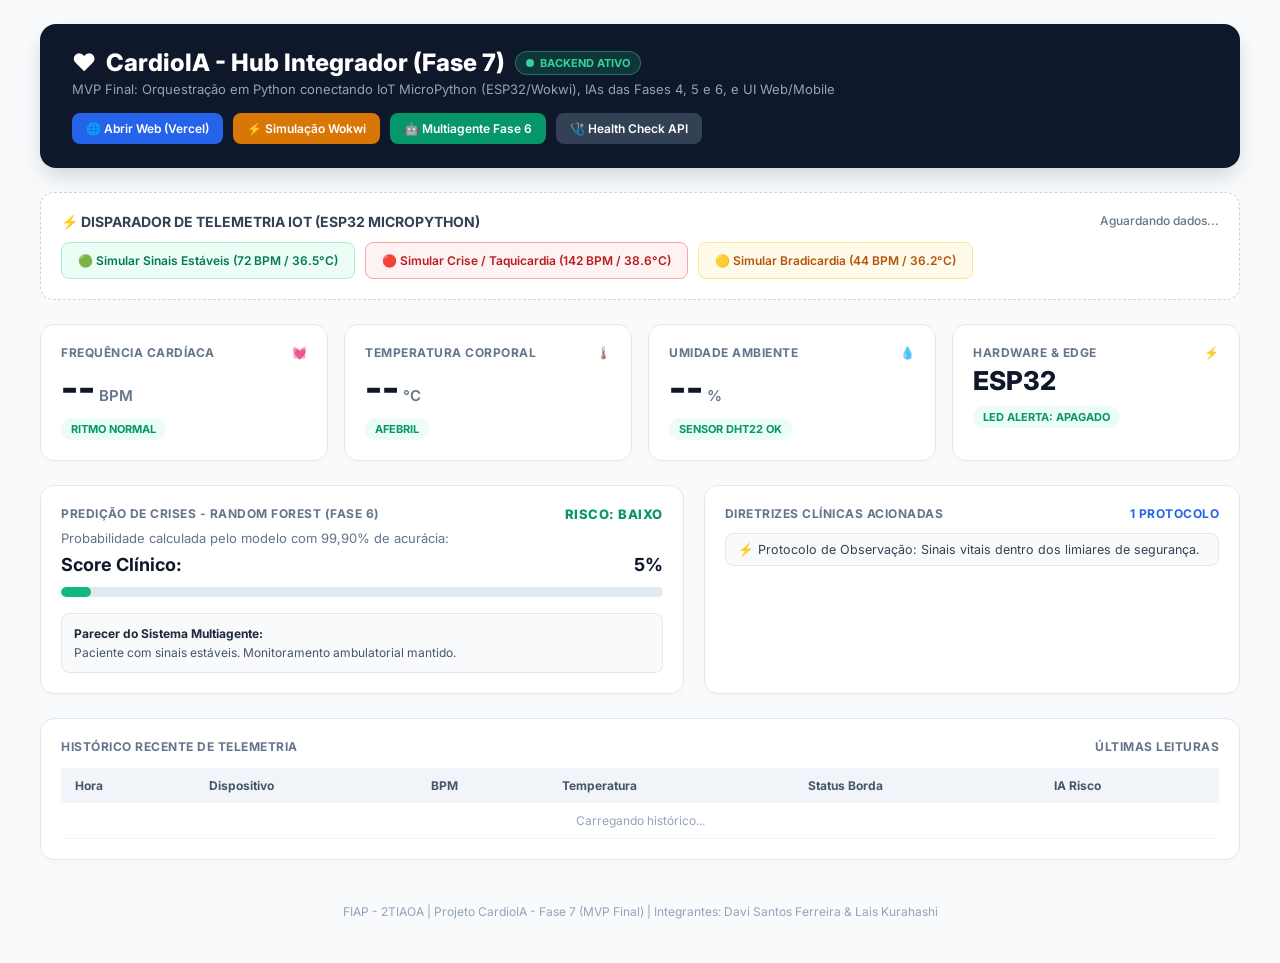
==== templates/fase7_hub.html @ fabdfb0b "FIX: Auto-inicializacao do backend integrador no simulador e interface hub da Fase 7 (Davi Ferreira)" ====
<!DOCTYPE html>
<html lang="pt-BR">
<head>
    <meta charset="UTF-8">
    <meta name="viewport" content="width=device-width, initial-scale=1.0">
    <title>CardioIA - Hub Integrador da Solução (Fase 7)</title>
    <link rel="preconnect" href="https://fonts.googleapis.com">
    <link rel="preconnect" href="https://fonts.gstatic.com" crossorigin>
    <link href="https://fonts.googleapis.com/css2?family=Inter:wght@400;500;600;700;800&family=JetBrains+Mono:wght@500;700&display=swap" rel="stylesheet">
    <style>
        :root {
            --primary: #2563eb;
            --primary-dark: #1d4ed8;
            --bg-page: #f8fafc;
            --card-bg: #ffffff;
            --text-main: #0f172a;
            --text-muted: #64748b;
            --border: #e2e8f0;
            --danger: #ef4444;
            --warning: #f59e0b;
            --success: #10b981;
        }

        * {
            box-sizing: border-box;
            margin: 0;
            padding: 0;
            font-family: 'Inter', -apple-system, BlinkMacSystemFont, sans-serif;
        }

        body {
            background-color: var(--bg-page);
            color: var(--text-main);
            min-height: 100vh;
            padding: 24px;
        }

        .container {
            max-width: 1200px;
            margin: 0 auto;
        }

        header.header {
            background: #0f172a;
            color: #ffffff;
            padding: 24px 32px;
            border-radius: 16px;
            margin-bottom: 24px;
            display: flex;
            justify-content: space-between;
            align-items: center;
            flex-wrap: wrap;
            gap: 16px;
            box-shadow: 0 10px 25px -5px rgba(15, 23, 42, 0.2);
        }

        .header-title h1 {
            font-size: 24px;
            font-weight: 800;
            display: flex;
            align-items: center;
            gap: 10px;
        }

        .header-title p {
            color: #94a3b8;
            font-size: 13px;
            margin-top: 4px;
        }

        .badge-live {
            background: rgba(16, 185, 129, 0.2);
            color: #34d399;
            border: 1px solid rgba(52, 211, 153, 0.4);
            font-size: 11px;
            font-weight: 700;
            padding: 4px 10px;
            border-radius: 999px;
            display: inline-flex;
            align-items: center;
            gap: 6px;
        }

        .badge-dot {
            width: 8px;
            height: 8px;
            background: #34d399;
            border-radius: 50%;
            animation: pulse 1.5s infinite;
        }

        @keyframes pulse {
            0% { transform: scale(0.9); opacity: 0.8; }
            50% { transform: scale(1.3); opacity: 1; }
            100% { transform: scale(0.9); opacity: 0.8; }
        }

        .nav-links {
            display: flex;
            gap: 10px;
            flex-wrap: wrap;
        }

        .btn-link {
            text-decoration: none;
            padding: 8px 14px;
            font-size: 12px;
            font-weight: 600;
            border-radius: 8px;
            transition: all 0.2s ease;
            display: inline-flex;
            align-items: center;
            gap: 6px;
        }

        .btn-link-blue { background: #2563eb; color: #fff; }
        .btn-link-blue:hover { background: #1d4ed8; }
        .btn-link-green { background: #059669; color: #fff; }
        .btn-link-green:hover { background: #047857; }
        .btn-link-amber { background: #d97706; color: #fff; }
        .btn-link-amber:hover { background: #b45309; }
        .btn-link-slate { background: #334155; color: #fff; }
        .btn-link-slate:hover { background: #475569; }

        .grid-telemetry {
            display: grid;
            grid-template-columns: repeat(auto-fit, minmax(240px, 1fr));
            gap: 16px;
            margin-bottom: 24px;
        }

        .card {
            background: var(--card-bg);
            border: 1px solid var(--border);
            border-radius: 14px;
            padding: 20px;
            box-shadow: 0 4px 6px -1px rgba(0, 0, 0, 0.02);
            transition: transform 0.2s, box-shadow 0.2s;
        }

        .card:hover {
            transform: translateY(-2px);
            box-shadow: 0 10px 15px -3px rgba(0, 0, 0, 0.05);
        }

        .card-label {
            font-size: 12px;
            font-weight: 700;
            color: var(--text-muted);
            text-transform: uppercase;
            letter-spacing: 0.5px;
            margin-bottom: 8px;
            display: flex;
            justify-content: space-between;
        }

        .card-value {
            font-size: 38px;
            font-weight: 800;
            color: var(--text-main);
            line-height: 1;
        }

        .card-unit {
            font-size: 15px;
            font-weight: 600;
            color: var(--text-muted);
            margin-left: 4px;
        }

        .card-pill {
            display: inline-flex;
            align-items: center;
            gap: 6px;
            font-size: 11px;
            font-weight: 700;
            padding: 4px 10px;
            border-radius: 999px;
            margin-top: 12px;
        }

        .pill-ok { background: #ecfdf5; color: #059669; }
        .pill-warn { background: #fffbeb; color: #d97706; }
        .pill-danger { background: #fef2f2; color: #dc2626; animation: alert-pulse 1.5s infinite; }

        @keyframes alert-pulse {
            0% { box-shadow: 0 0 0 0 rgba(220, 38, 38, 0.4); }
            70% { box-shadow: 0 0 0 6px rgba(220, 38, 38, 0); }
            100% { box-shadow: 0 0 0 0 rgba(220, 38, 38, 0); }
        }

        .panel-split {
            display: grid;
            grid-template-columns: 1.2fr 1fr;
            gap: 20px;
            margin-bottom: 24px;
        }

        @media (max-width: 900px) {
            .panel-split { grid-template-columns: 1fr; }
        }

        .sim-toolbar {
            background: #ffffff;
            border: 1px dashed #cbd5e1;
            border-radius: 14px;
            padding: 20px;
            margin-bottom: 24px;
        }

        .sim-toolbar h3 {
            font-size: 14px;
            font-weight: 700;
            margin-bottom: 12px;
            color: #334155;
            display: flex;
            justify-content: space-between;
        }

        .sim-buttons {
            display: flex;
            gap: 10px;
            flex-wrap: wrap;
        }

        .btn-action {
            border: none;
            cursor: pointer;
            padding: 10px 16px;
            font-size: 12px;
            font-weight: 600;
            border-radius: 8px;
            transition: all 0.2s;
        }

        .btn-act-normal { background: #ecfdf5; color: #047857; border: 1px solid #a7f3d0; }
        .btn-act-normal:hover { background: #d1fae5; }
        .btn-act-crisis { background: #fef2f2; color: #b91c1c; border: 1px solid #fca5a5; }
        .btn-act-crisis:hover { background: #fee2e2; }
        .btn-act-brady { background: #fffbeb; color: #b45309; border: 1px solid #fde68a; }
        .btn-act-brady:hover { background: #fef3c7; }

        .progress-bar-wrap {
            height: 10px;
            background: #e2e8f0;
            border-radius: 999px;
            overflow: hidden;
            margin: 12px 0 16px 0;
        }

        .progress-bar-fill {
            height: 100%;
            background: #10b981;
            border-radius: 999px;
            transition: width 0.5s ease, background-color 0.5s ease;
        }

        .protocols-box {
            list-style: none;
            display: flex;
            flex-direction: column;
            gap: 8px;
            margin-top: 12px;
        }

        .protocols-box li {
            font-size: 12.5px;
            padding: 8px 12px;
            background: #f8fafc;
            border: 1px solid #e2e8f0;
            border-radius: 8px;
            color: #334155;
            display: flex;
            align-items: center;
            gap: 8px;
        }

        table.history-table {
            width: 100%;
            border-collapse: collapse;
            font-size: 12px;
        }

        table.history-table th {
            text-align: left;
            background: #f1f5f9;
            padding: 10px 14px;
            color: #475569;
            font-weight: 700;
        }

        table.history-table td {
            padding: 10px 14px;
            border-bottom: 1px solid #f1f5f9;
        }

        .footer {
            text-align: center;
            font-size: 12px;
            color: #94a3b8;
            padding: 20px 0;
        }
    </style>
</head>
<body>
    <div class="container">
        <!-- Header -->
        <header class="header">
            <div class="header-title">
                <h1>
                    <span>❤️</span> CardioIA - Hub Integrador (Fase 7)
                    <span class="badge-live"><span class="badge-dot"></span> BACKEND ATIVO</span>
                </h1>
                <p>MVP Final: Orquestração em Python conectando IoT MicroPython (ESP32/Wokwi), IAs das Fases 4, 5 e 6, e UI Web/Mobile</p>
            </div>
            <div class="nav-links">
                <a href="https://fiap-project-cardio-ia-delta.vercel.app" target="_blank" class="btn-link btn-link-blue">🌐 Abrir Web (Vercel)</a>
                <a href="https://wokwi.com/projects/463793755500080129" target="_blank" class="btn-link btn-link-amber">⚡ Simulação Wokwi</a>
                <a href="/fase6" class="btn-link btn-link-green">🤖 Multiagente Fase 6</a>
                <a href="/api/status" class="btn-link btn-link-slate">🩺 Health Check API</a>
            </div>
        </header>

        <!-- Barra de Simulação Rápida -->
        <div class="sim-toolbar">
            <h3>
                <span>⚡ DISPARADOR DE TELEMETRIA IOT (ESP32 MICROPYTHON)</span>
                <span id="last-update" style="font-size: 12px; color: #64748b; font-weight: 500;">Aguardando dados...</span>
            </h3>
            <div class="sim-buttons">
                <button class="btn-action btn-act-normal" onclick="simularTelemetria('normal')">🟢 Simular Sinais Estáveis (72 BPM / 36.5°C)</button>
                <button class="btn-action btn-act-crisis" onclick="simularTelemetria('critico')">🔴 Simular Crise / Taquicardia (142 BPM / 38.6°C)</button>
                <button class="btn-action btn-act-brady" onclick="simularTelemetria('bradicardia')">🟡 Simular Bradicardia (44 BPM / 36.2°C)</button>
            </div>
        </div>

        <!-- Grid de Sinais Vitais -->
        <div class="grid-telemetry">
            <div class="card">
                <div class="card-label"><span>Frequência Cardíaca</span> <span>💓</span></div>
                <div><span class="card-value" id="val-bpm">--</span><span class="card-unit">BPM</span></div>
                <div class="card-pill pill-ok" id="pill-bpm">RITMO NORMAL</div>
            </div>

            <div class="card">
                <div class="card-label"><span>Temperatura Corporal</span> <span>🌡️</span></div>
                <div><span class="card-value" id="val-temp">--</span><span class="card-unit">°C</span></div>
                <div class="card-pill pill-ok" id="pill-temp">AFEBRIL</div>
            </div>

            <div class="card">
                <div class="card-label"><span>Umidade Ambiente</span> <span>💧</span></div>
                <div><span class="card-value" id="val-umid">--</span><span class="card-unit">%</span></div>
                <div class="card-pill pill-ok" id="pill-umid">SENSOR DHT22 OK</div>
            </div>

            <div class="card">
                <div class="card-label"><span>Hardware & Edge</span> <span>⚡</span></div>
                <div><span class="card-value" style="font-size: 26px;" id="val-edge">ESP32</span></div>
                <div class="card-pill pill-ok" id="pill-edge">LED ALERTA: APAGADO</div>
            </div>
        </div>

        <!-- Painel de Predição de Risco & Protocolos -->
        <div class="panel-split">
            <div class="card">
                <div class="card-label">
                    <span>PREDIÇÃO DE CRISES - RANDOM FOREST (FASE 6)</span>
                    <span id="badge-risco-cat" style="font-weight: 800; font-size: 13px; color: #059669;">RISCO: BAIXO</span>
                </div>
                <p style="font-size: 13px; color: #64748b; margin-bottom: 8px;">Probabilidade calculada pelo modelo com 99,90% de acurácia:</p>
                <div style="display: flex; justify-content: space-between; font-weight: 700; font-size: 18px;">
                    <span>Score Clínico:</span>
                    <span id="val-prob">5%</span>
                </div>
                <div class="progress-bar-wrap">
                    <div class="progress-bar-fill" id="progress-prob" style="width: 5%;"></div>
                </div>

                <div style="background: #f8fafc; border: 1px solid #e2e8f0; border-radius: 8px; padding: 12px; margin-top: 12px;">
                    <strong style="font-size: 12px; color: #1e293b; display: block; margin-bottom: 4px;">Parecer do Sistema Multiagente:</strong>
                    <p style="font-size: 12px; color: #475569;" id="val-recom">Paciente com sinais estáveis. Monitoramento ambulatorial mantido.</p>
                </div>
            </div>

            <div class="card">
                <div class="card-label">
                    <span>DIRETRIZES CLÍNICAS ACIONADAS</span>
                    <span id="count-protocols" style="color: #2563eb;">1 protocolo</span>
                </div>
                <ul class="protocols-box" id="list-protocols">
                    <li>⚡ Protocolo de Observação: Sinais vitais dentro dos limiares de segurança.</li>
                </ul>
            </div>
        </div>

        <!-- Tabela de Histórico -->
        <div class="card" style="margin-bottom: 24px;">
            <div class="card-label" style="margin-bottom: 14px;">
                <span>HISTÓRICO RECENTE DE TELEMETRIA</span>
                <span>Últimas Leituras</span>
            </div>
            <div style="overflow-x: auto;">
                <table class="history-table">
                    <thead>
                        <tr>
                            <th>Hora</th>
                            <th>Dispositivo</th>
                            <th>BPM</th>
                            <th>Temperatura</th>
                            <th>Status Borda</th>
                            <th>IA Risco</th>
                        </tr>
                    </thead>
                    <tbody id="table-body">
                        <tr><td colspan="6" style="text-align: center; color: #94a3b8;">Carregando histórico...</td></tr>
                    </tbody>
                </table>
            </div>
        </div>

        <footer class="footer">
            FIAP - 2TIAOA | Projeto CardioIA - Fase 7 (MVP Final) | Integrantes: Davi Santos Ferreira & Lais Kurahashi
        </footer>
    </div>

    <script>
        async function atualizarDados() {
            try {
                const resAtual = await fetch('/api/telemetria/atual');
                if (resAtual.ok) {
                    const dados = await resAtual.json();
                    renderizarSinais(dados);
                }

                const resHist = await fetch('/api/telemetria/historico?limite=10');
                if (resHist.ok) {
                    const hist = await resHist.json();
                    renderizarHistorico(hist.leituras || []);
                }
            } catch (e) {
                console.error("Falha ao atualizar telemetria:", e);
            }
        }

        function renderizarSinais(dados) {
            document.getElementById('val-bpm').innerText = dados.bpm ?? 72;
            document.getElementById('val-temp').innerText = Number(dados.temperatura ?? 36.6).toFixed(1);
            document.getElementById('val-umid').innerText = Number(dados.umidade ?? 55).toFixed(0);
            document.getElementById('val-edge').innerText = dados.status_edge ?? 'ESTAVEL';
            document.getElementById('last-update').innerText = 'Último pacote: ' + (dados.hora || dados.timestamp || 'Agora');

            // Pill BPM
            const pillBpm = document.getElementById('pill-bpm');
            if (dados.bpm > 120) {
                pillBpm.className = 'card-pill pill-danger';
                pillBpm.innerText = 'TAQUICARDIA';
            } else if (dados.bpm < 50) {
                pillBpm.className = 'card-pill pill-warn';
                pillBpm.innerText = 'BRADICARDIA';
            } else {
                pillBpm.className = 'card-pill pill-ok';
                pillBpm.innerText = 'RITMO NORMAL';
            }

            // Pill Temp
            const pillTemp = document.getElementById('pill-temp');
            if (dados.temperatura > 38.0) {
                pillTemp.className = 'card-pill pill-danger';
                pillTemp.innerText = 'FEBRIL / ALERTA';
            } else {
                pillTemp.className = 'card-pill pill-ok';
                pillTemp.innerText = 'AFEBRIL (NORMAL)';
            }

            // Pill Edge LED
            const pillEdge = document.getElementById('pill-edge');
            if (dados.alerta_critico_edge) {
                pillEdge.className = 'card-pill pill-danger';
                pillEdge.innerText = 'LED ALERTA: ACESO';
            } else {
                pillEdge.className = 'card-pill pill-ok';
                pillEdge.innerText = 'LED ALERTA: APAGADO';
            }

            // Predição Risco
            const pred = dados.predicao_risco || {};
            const cat = pred.categoria_risco || 'BAIXO';
            const prob = Math.round((pred.probabilidade ?? 0.05) * 100);

            const badgeCat = document.getElementById('badge-risco-cat');
            badgeCat.innerText = 'RISCO: ' + cat;
            badgeCat.style.color = (cat === 'ALTO') ? '#dc2626' : (cat === 'MEDIO' ? '#d97706' : '#059669');

            document.getElementById('val-prob').innerText = prob + '%';
            const prog = document.getElementById('progress-prob');
            prog.style.width = Math.max(prob, 5) + '%';
            prog.style.backgroundColor = (cat === 'ALTO') ? '#ef4444' : (cat === 'MEDIO' ? '#f59e0b' : '#10b981');

            document.getElementById('val-recom').innerText = pred.recomendacao || 'Sinais estáveis.';

            // Protocolos
            const protos = pred.protocolos_acionados || [];
            document.getElementById('count-protocols').innerText = protos.length + ' acionado(s)';
            const list = document.getElementById('list-protocols');
            list.innerHTML = '';
            protos.forEach(p => {
                const li = document.createElement('li');
                li.innerText = '⚡ ' + p;
                list.appendChild(li);
            });
        }

        function renderizarHistorico(leituras) {
            const tb = document.getElementById('table-body');
            if (!leituras.length) {
                tb.innerHTML = '<tr><td colspan="6" style="text-align:center; color:#94a3b8;">Nenhum dado registrado ainda.</td></tr>';
                return;
            }
            tb.innerHTML = '';
            leituras.slice().reverse().forEach(row => {
                const tr = document.createElement('tr');
                const cat = row.predicao_risco?.categoria_risco || 'BAIXO';
                const cor = (cat === 'ALTO') ? '#dc2626' : '#059669';
                tr.innerHTML = `
                    <td>${row.hora || row.timestamp || '-'}</td>
                    <td>${row.dispositivo_id || 'ESP32'}</td>
                    <td><strong>${row.bpm} bpm</strong></td>
                    <td>${Number(row.temperatura).toFixed(1)} °C</td>
                    <td><span class="card-pill ${row.status_edge === 'CRITICO' ? 'pill-danger' : 'pill-ok'}" style="padding: 2px 6px; font-size:10px;">${row.status_edge}</span></td>
                    <td><strong style="color: ${cor};">${cat}</strong></td>
                `;
                tb.appendChild(tr);
            });
        }

        async function simularTelemetria(tipo) {
            let payload = {};
            if (tipo === 'normal') {
                payload = { bpm: 72, temperatura: 36.5, umidade: 55, status_clinico: 'ESTAVEL', alerta_critico: false };
            } else if (tipo === 'critico') {
                payload = { bpm: 142, temperatura: 38.6, umidade: 62, status_clinico: 'CRITICO', alerta_critico: true };
            } else if (tipo === 'bradicardia') {
                payload = { bpm: 44, temperatura: 36.2, umidade: 50, status_clinico: 'ATENCAO', alerta_critico: true };
            }
            try {
                await fetch('/api/telemetria', {
                    method: 'POST',
                    headers: { 'Content-Type': 'application/json' },
                    body: JSON.stringify(payload)
                });
                atualizarDados();
            } catch (e) {
                alert('Erro ao enviar telemetria: ' + e);
            }
        }

        // Iniciar polling a cada 2.5 segundos
        atualizarDados();
        setInterval(atualizarDados, 2500);
    </script>
</body>
</html>
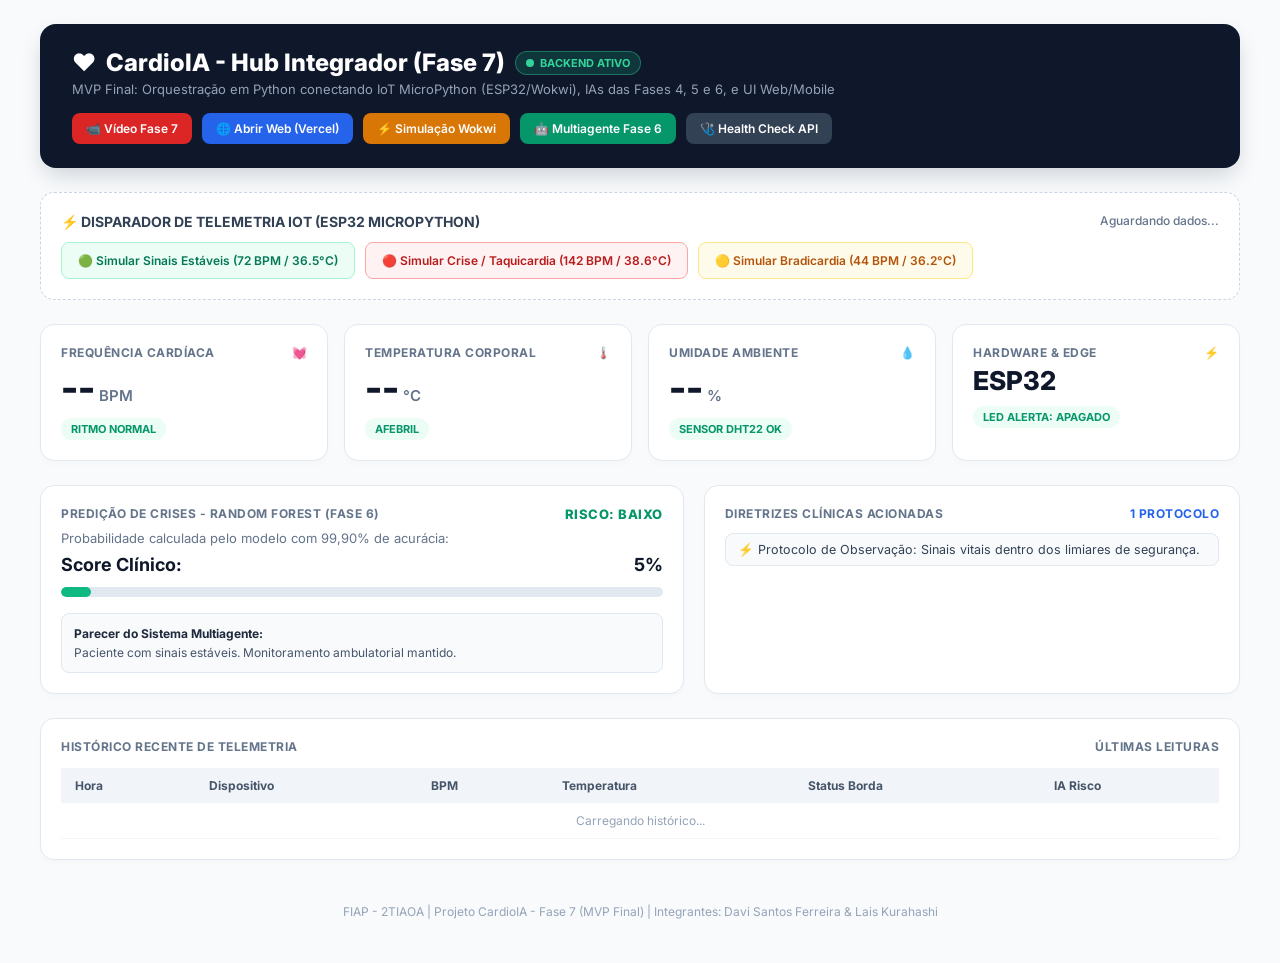
==== commit 68ae0033: "DOCS: Inclusao do link do video de demonstracao da Fase 7 no README, Hub e Relatorio PDF (Davi Ferre" ====
--- a/templates/fase7_hub.html
+++ b/templates/fase7_hub.html
@@ -121,6 +121,8 @@
         .btn-link-amber:hover { background: #b45309; }
         .btn-link-slate { background: #334155; color: #fff; }
         .btn-link-slate:hover { background: #475569; }
+        .btn-link-red { background: #dc2626; color: #fff; }
+        .btn-link-red:hover { background: #b91c1c; }
 
         .grid-telemetry {
             display: grid;
@@ -314,8 +316,9 @@
                 <p>MVP Final: Orquestração em Python conectando IoT MicroPython (ESP32/Wokwi), IAs das Fases 4, 5 e 6, e UI Web/Mobile</p>
             </div>
             <div class="nav-links">
+                <a href="https://youtu.be/BRGNv5NzkT0" target="_blank" class="btn-link btn-link-red">📹 Vídeo Fase 7</a>
                 <a href="https://fiap-project-cardio-ia-delta.vercel.app" target="_blank" class="btn-link btn-link-blue">🌐 Abrir Web (Vercel)</a>
-                <a href="https://wokwi.com/projects/463793755500080129" target="_blank" class="btn-link btn-link-amber">⚡ Simulação Wokwi</a>
+                <a href="https://wokwi.com/projects/480358266952735745" target="_blank" class="btn-link btn-link-amber">⚡ Simulação Wokwi</a>
                 <a href="/fase6" class="btn-link btn-link-green">🤖 Multiagente Fase 6</a>
                 <a href="/api/status" class="btn-link btn-link-slate">🩺 Health Check API</a>
             </div>
